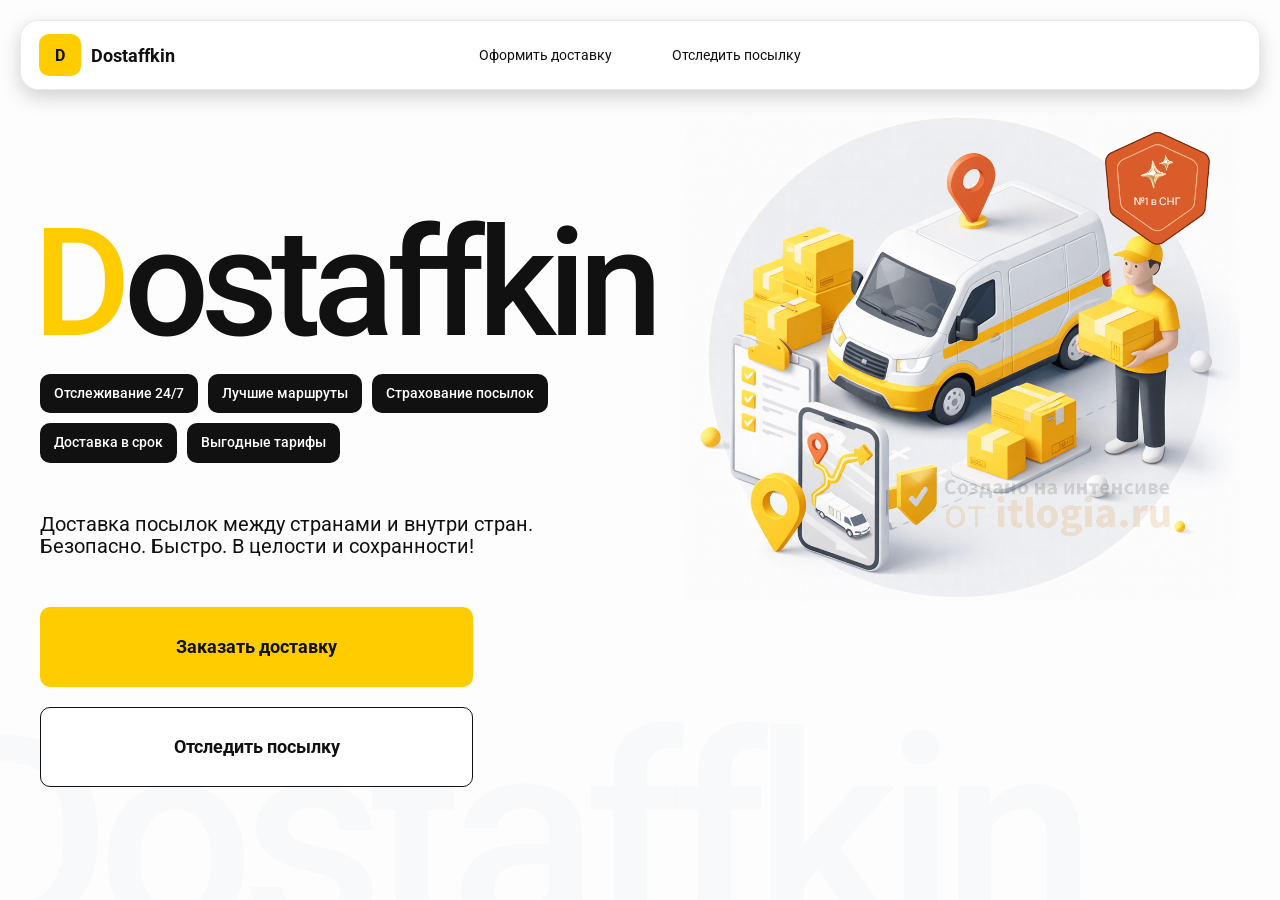
==== index.html @ a162f023 "Add files via upload" ====
<!doctype html>
<html lang="ru">

<head>
    <meta charset="utf-8" />
    <meta name="viewport" content="width=device-width,initial-scale=1,maximum-scale=1,user-scalable=0" />
    <title>Dostaffkin — Доставка посылок между странами и внутри стран. Безопасно. Быстро. В целости и сохранности!
    </title>

    <link href="Styles/base.css" rel="stylesheet" />
    <link href="Styles/base_adaptive.css" rel="stylesheet" />
    <link href="Styles/index.css" rel="stylesheet" />
    <link href="Styles/index_adaptive.css" rel="stylesheet" />

</head>

<body>
    <div class="container">
        <header class="header">
            <a class="header-brand" href="#">
                <div class="header-logo">D</div>
                <div class="header-title">Dostaffkin</div>
            </a>
            <nav class="header-menu">
                <a class="header-link" href="./order.html">Оформить <span>доставку</span></a>
                <a class="header-link" href="./track.html">Отследить <span>посылку</span></a>
            </nav>
        </header>
        <main class="main">
            <section class="main-info">
                <div class="main-title">
                    <span>D</span>ostaffkin
                </div>
                <div class="main-features">
                    <div class="main-feature">Отслеживание 24/7</div>
                    <div class="main-feature">Лучшие маршруты</div>
                    <div class="main-feature">Страхование посылок</div>
                    <div class="main-feature">Доставка в срок</div>
                    <div class="main-feature">Выгодные тарифы</div>
                </div>
                <div class="main-description">
                    Доставка посылок между странами и внутри стран.
                    Безопасно. Быстро. В целости и сохранности!
                </div>
                <div class="main-actions">
                    <a class="button" type="button" href="./order.html">Заказать доставку</a>
                    <a class="button button-white" type="button" href="./track.html">Отследить посылку</a>
                </div>
            </section>
            <div class="main-title-ghost">Dostaffkin</div>
            <section class="main-image">
                <img src="images/main-image.png" alt="Main image" />
            </section>
        </main>
    </div>

</body>

</html>
---- Styles/base.css ----
*, *::before, *::after {
    box-sizing: border-box;
}

@font-face {
    font-family: "Roboto";
    src: url("../fonts/Roboto-Regular.ttf");
    font-weight: normal;
}

@font-face {
    font-family: "Roboto";
    src: url("../fonts/Roboto-Bold.ttf");
    font-weight: bold;
}

@font-face {
    font-family: "Roboto";
    src: url("../fonts/Roboto-Medium.ttf");
    font-weight: 500;
}

html, body {
    margin: 0;
    color: #111111;
    font-family: "Roboto", sans-serif;
}

body {
    background: #FDFDFD;
}

.header {
    border-radius: 18px;
    box-shadow: 0 7px 20px 0 #0000002E;
    backdrop-filter: blur(10px);
    background: #ffffff;
    left: 20px;
    border: 1px solid rgba(0, 0, 0, 0.08);
    position: fixed;
    right: 20px;
    top: 20px;
    padding: 14px 18px;
    height: 70px;
    display: flex;
    align-items: center;
    z-index: 6;
}

.header-brand {
    display: flex;
    align-items: center;
    text-decoration: none;
    gap: 10px;
}

.header-logo {
    width: 42px;
    height: 42px;
    border-radius: 10px;
    background: #FFCC00;
    display: grid;
    place-items: center;
    font-weight: bold;
    color: #111;
}

.header-title {
    font-size: 18px;
    font-weight: bold;
    color: #111111;
    text-decoration: none;
}

.header-menu {
    display: flex;
    align-items: center;
    gap: 60px;
    margin: 0;
    position: absolute;
    left: 50%;
    transform: translateX(-50%);
}

.header-link {
    font-size: 14px;
    color: #111111;
    text-decoration: none;
}

.button {
    border: 0;
    outline: none;
    height: 44px;
    border-radius: 10px;
    font-size: 14px;
    font-weight: bold;
    cursor: pointer;
    font-family: inherit;
    transition: transform .08s ease, opacity .12s ease;
    background: #ffcc00;
    color: #111111;
    text-align: center;
    text-decoration: none;
}

.button:hover {
    background-color: #E5BC19;
}

.button:disabled {
    cursor: not-allowed;
    background-color: #FADE6E;
    color: #787878;
    transform: none;
}

.button.button-white {
    background: #ffffff;
    border: 1px solid #111111;
}

.button.button-white:hover {
    background: rgb(241 241 241);
}

.main-field {
    display: flex;
    align-items: center;
    margin-top: 6px;
    gap: 10px;
    border: 1px solid #1111111A;
    background: #FAFAFA;
    border-radius: 10px;
    padding: 10px 12px;
    position: relative;
    box-sizing: border-box;
    height: 50px;
}

.main-field.textarea {
    height: auto;
}

.main-pin {
    width: 28px;
    height: 28px;
    border-radius: 10px;
    background: rgba(17, 17, 17, 0.08);
    display: grid;
    place-items: center;
    flex: 0 0 auto;
    position: relative;
}

.main-pin::before {
    content: "";
    width: 8px;
    height: 8px;
    border-radius: 999px;
    background: orange;
    opacity: .75;
    display: block;
}

.main-field:last-child .main-pin::before {
    background: green;
    opacity: .85;
}

input, textarea {
    width: 100%;
    border: 0;
    outline: none;
    background: transparent;
    font-size: 14px;
    color: #111111;
    font-family: inherit;
}

textarea {
    resize: vertical;
    min-height: 72px;
    padding: 2px 0;
}

input::placeholder, textarea::placeholder {
    color: #7C7C7C;
}

.main-field:focus-within {
    border-color: rgba(0, 0, 0, 0.20);
    box-shadow: 0 0 0 4px rgba(255, 204, 0, 0.35);
    background: rgba(255, 255, 255, 0.75);
}
---- Styles/base_adaptive.css ----
@media (max-width: 767px) {
    .header {
        left: 10px;
        right: 10px;
        top: 10px;
    }

    .header-link span {
        display: none;
    }

    .header-menu {
        gap: 20px;
        justify-content: flex-start;
        margin: 0 0 0 30px;
        position: static;
        transform: none;
    }
}

@media (max-width: 420px) {
    .header-title {
        display: none;
    }
}

@media (max-width: 374px) {
    .header-menu {
        gap: 10px;
        margin: 0 0 0 10px;
    }
}
---- Styles/index.css ----
.container {
    overflow: hidden;
    min-height: 100vh;
}

.main {
    padding: 111px 40px 40px;
    position: relative;
    display: flex;
}

.main-info {
    max-width: 840px;
    width: 100%;
    position: relative;
}

.main-title {
    margin-top: 98px;
    font-weight: 500;
    font-size: 200px;
    line-height: 1;
    letter-spacing: -0.05em;
    color: #111111;
    left: -15px;
    position: relative;
}

.main-title span {
    color: #ffcc00;
}

.main-features {
    margin-top: 15px;
    display: flex;
    flex-wrap: wrap;
    gap: 10px;
}

.main-feature {
    background: #111111;
    color: #ffffff;
    padding: 12px 14px;
    font-weight: 500;
    font-size: 14px;
    line-height: 1.1;
    border-radius: 10px;
}

.main-description {
    margin-top: 50px;
    max-width: 500px;
    font-size: 20px;
    line-height: 1.1;
    color: #111111;
}

.main-actions {
    margin-top: 50px;
    display: flex;
    flex-direction: column;
    gap: 20px;
}

.main-actions .button {
    height: 80px;
    width: 433px;
    font-size: 18px;
    font-weight: bold;
    place-items: center;
    display: grid;
}

.main-title-ghost {
    position: absolute;
    z-index: -1;
    left: -70px;
    bottom: -150px;
    font-weight: 500;
    font-size: 278px;
    line-height: 1;
    letter-spacing: -0.05em;
    color: #ECEDF04D;
}

.main-image {
    width: 1024px;
    top: 100px;
    z-index: -2;
}

.main-image img {
    width: 100%;
    max-width: 1024px;
    height: auto;
    display: block;
}
---- Styles/index_adaptive.css ----
@media (max-width: 1760px) {
    .main-title {
        font-size: 150px;
        left: -7px;
    }

    .main-info {
        max-width: 640px;
    }
}

@media (max-width: 1200px) {
    .main-info {
        max-width: 540px;
    }

    .main {
        padding: 111px 20px 20px;
    }

    .main-title {
        font-size: 120px;
        left: -4px;
    }

    .main-title-ghost {
        font-size: 220px;
    }
}

@media (max-width: 1024px) {
    .main-title {
        margin-top: 30px;
    }

    .main {
        flex-direction: column-reverse;
    }

    .main-image {
        max-width: 350px;
        position: absolute;
        left: 370px;
        top: 370px;
    }

    .main-info {
        max-width: 100%;
    }

    .main-actions {
        gap: 10px;
    }

    .main-actions .button {
        height: 50px;
        font-size: 14px;
        width: auto;
        max-width: 300px;
    }

    .main-description {
        max-width: 350px;
    }
}

@media (max-width: 570px) {
    .main-title {
        font-size: 88px;
    }

    .main-description {
        max-width: 100%
    }

    .main-actions {
       width: 100%;
    }

    .main-actions .button {
        width: 100%;
        max-width: 100%
    }

    .main-image {
        max-width: 650px;
        position: absolute;
        left: 170px;
        top: 70px;
        opacity: 0.2;
    }
}

@media (max-width: 400px) {
    .main-title {
        font-size: 70px;
    }
}
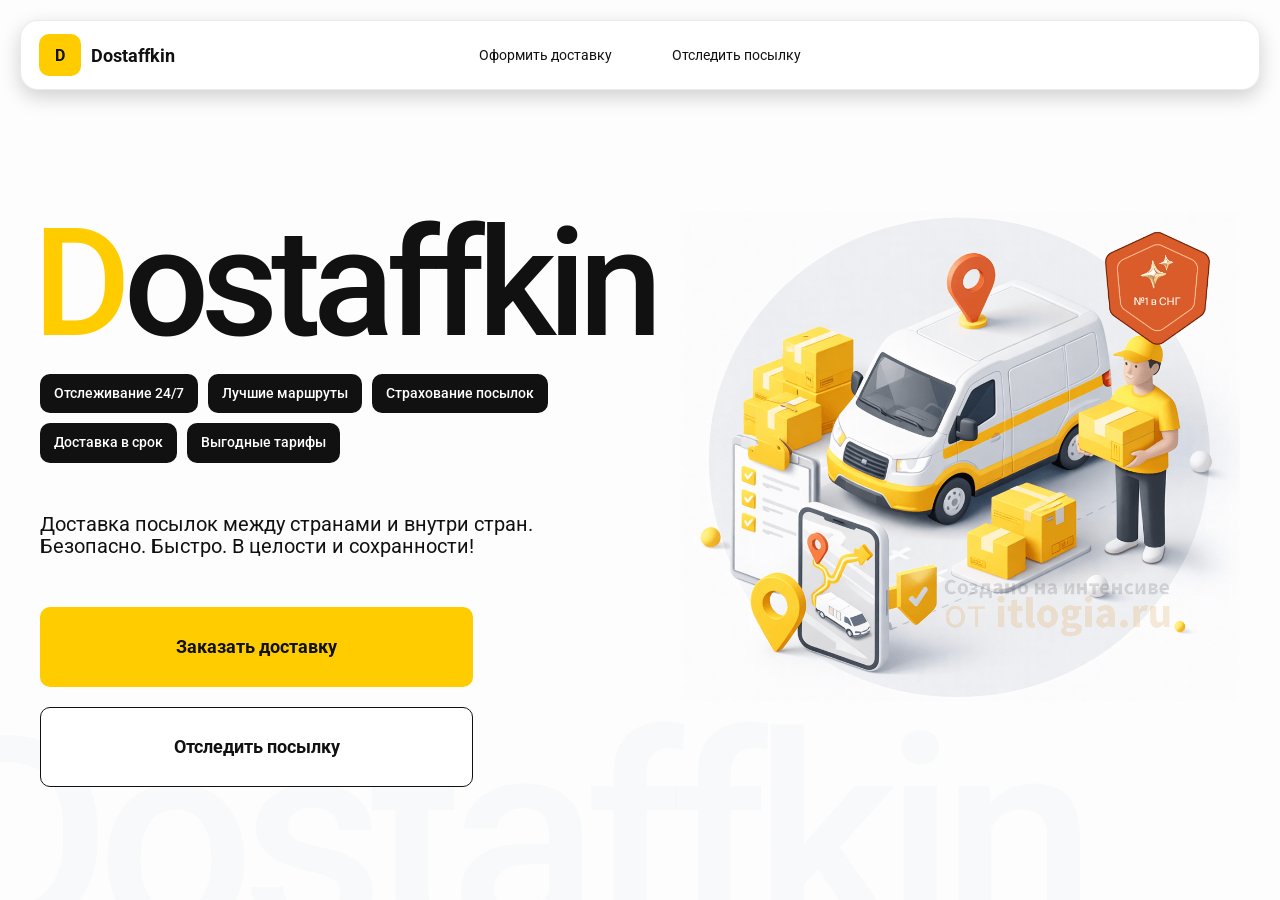
==== commit 564f5161: "Add files via upload" ====
--- a/index.html
+++ b/index.html
@@ -7,17 +7,17 @@
     <title>Dostaffkin — Доставка посылок между странами и внутри стран. Безопасно. Быстро. В целости и сохранности!
     </title>
 
-    <link href="Styles/base.css" rel="stylesheet" />
-    <link href="Styles/base_adaptive.css" rel="stylesheet" />
-    <link href="Styles/index.css" rel="stylesheet" />
-    <link href="Styles/index_adaptive.css" rel="stylesheet" />
+    <link href="styles/base.css" rel="stylesheet" />
+    <link href="styles/base_adaptive.css" rel="stylesheet" />
+    <link href="styles/index.css" rel="stylesheet" />
+    <link href="styles/index_adaptive.css" rel="stylesheet" />
 
 </head>
 
 <body>
     <div class="container">
         <header class="header">
-            <a class="header-brand" href="#">
+            <a class="header-brand" href="./index.html">
                 <div class="header-logo">D</div>
                 <div class="header-title">Dostaffkin</div>
             </a>
--- a/styles/base.css
+++ b/styles/base.css
@@ -0,0 +1,195 @@
+*, *::before, *::after {
+    box-sizing: border-box;
+}
+
+@font-face {
+    font-family: "Roboto";
+    src: url("../fonts/Roboto-Regular.ttf");
+    font-weight: normal;
+}
+
+@font-face {
+    font-family: "Roboto";
+    src: url("../fonts/Roboto-Bold.ttf");
+    font-weight: bold;
+}
+
+@font-face {
+    font-family: "Roboto";
+    src: url("../fonts/Roboto-Medium.ttf");
+    font-weight: 500;
+}
+
+html, body {
+    margin: 0;
+    color: #111111;
+    font-family: "Roboto", sans-serif;
+}
+
+body {
+    background: #FDFDFD;
+}
+
+.header {
+    border-radius: 18px;
+    box-shadow: 0 7px 20px 0 #0000002E;
+    backdrop-filter: blur(10px);
+    background: #ffffff;
+    left: 20px;
+    border: 1px solid rgba(0, 0, 0, 0.08);
+    position: fixed;
+    right: 20px;
+    top: 20px;
+    padding: 14px 18px;
+    height: 70px;
+    display: flex;
+    align-items: center;
+    z-index: 6;
+}
+
+.header-brand {
+    display: flex;
+    align-items: center;
+    text-decoration: none;
+    gap: 10px;
+}
+
+.header-logo {
+    width: 42px;
+    height: 42px;
+    border-radius: 10px;
+    background: #FFCC00;
+    display: grid;
+    place-items: center;
+    font-weight: bold;
+    color: #111;
+}
+
+.header-title {
+    font-size: 18px;
+    font-weight: bold;
+    color: #111111;
+    text-decoration: none;
+}
+
+.header-menu {
+    display: flex;
+    align-items: center;
+    gap: 60px;
+    margin: 0;
+    position: absolute;
+    left: 50%;
+    transform: translateX(-50%);
+}
+
+.header-link {
+    font-size: 14px;
+    color: #111111;
+    text-decoration: none;
+}
+
+.button {
+    border: 0;
+    outline: none;
+    height: 44px;
+    border-radius: 10px;
+    font-size: 14px;
+    font-weight: bold;
+    cursor: pointer;
+    font-family: inherit;
+    transition: transform .08s ease, opacity .12s ease;
+    background: #ffcc00;
+    color: #111111;
+    text-align: center;
+    text-decoration: none;
+}
+
+.button:hover {
+    background-color: #E5BC19;
+}
+
+.button:disabled {
+    cursor: not-allowed;
+    background-color: #FADE6E;
+    color: #787878;
+    transform: none;
+}
+
+.button.button-white {
+    background: #ffffff;
+    border: 1px solid #111111;
+}
+
+.button.button-white:hover {
+    background: rgb(241 241 241);
+}
+
+.main-field {
+    display: flex;
+    align-items: center;
+    margin-top: 6px;
+    gap: 10px;
+    border: 1px solid #1111111A;
+    background: #FAFAFA;
+    border-radius: 10px;
+    padding: 10px 12px;
+    position: relative;
+    box-sizing: border-box;
+    height: 50px;
+}
+
+.main-field.textarea {
+    height: auto;
+}
+
+.main-pin {
+    width: 28px;
+    height: 28px;
+    border-radius: 10px;
+    background: rgba(17, 17, 17, 0.08);
+    display: grid;
+    place-items: center;
+    flex: 0 0 auto;
+    position: relative;
+}
+
+.main-pin::before {
+    content: "";
+    width: 8px;
+    height: 8px;
+    border-radius: 999px;
+    background: orange;
+    opacity: .75;
+    display: block;
+}
+
+.main-field:last-child .main-pin::before {
+    background: green;
+    opacity: .85;
+}
+
+input, textarea {
+    width: 100%;
+    border: 0;
+    outline: none;
+    background: transparent;
+    font-size: 14px;
+    color: #111111;
+    font-family: inherit;
+}
+
+textarea {
+    resize: vertical;
+    min-height: 72px;
+    padding: 2px 0;
+}
+
+input::placeholder, textarea::placeholder {
+    color: #7C7C7C;
+}
+
+.main-field:focus-within {
+    border-color: rgba(0, 0, 0, 0.20);
+    box-shadow: 0 0 0 4px rgba(255, 204, 0, 0.35);
+    background: rgba(255, 255, 255, 0.75);
+}
--- a/styles/base_adaptive.css
+++ b/styles/base_adaptive.css
@@ -0,0 +1,32 @@
+@media (max-width: 767px) {
+    .header {
+        left: 10px;
+        right: 10px;
+        top: 10px;
+    }
+
+    .header-link span {
+        display: none;
+    }
+
+    .header-menu {
+        gap: 20px;
+        justify-content: flex-start;
+        margin: 0 0 0 30px;
+        position: static;
+        transform: none;
+    }
+}
+
+@media (max-width: 420px) {
+    .header-title {
+        display: none;
+    }
+}
+
+@media (max-width: 374px) {
+    .header-menu {
+        gap: 10px;
+        margin: 0 0 0 10px;
+    }
+}
--- a/styles/index.css
+++ b/styles/index.css
@@ -0,0 +1,99 @@
+.container {
+    overflow: hidden;
+    min-height: 100vh;
+}
+
+.main {
+    padding: 111px 40px 40px;
+    position: relative;
+    display: flex;
+}
+
+.main-info {
+    max-width: 840px;
+    width: 100%;
+    position: relative;
+}
+
+.main-title {
+    margin-top: 98px;
+    font-weight: 500;
+    font-size: 200px;
+    line-height: 1;
+    letter-spacing: -0.05em;
+    color: #111111;
+    left: -15px;
+    position: relative;
+}
+
+.main-title span {
+    color: #ffcc00;
+}
+
+.main-features {
+    margin-top: 15px;
+    display: flex;
+    flex-wrap: wrap;
+    gap: 10px;
+}
+
+.main-feature {
+    background: #111111;
+    color: #ffffff;
+    padding: 12px 14px;
+    font-weight: 500;
+    font-size: 14px;
+    line-height: 1.1;
+    border-radius: 10px;
+}
+
+.main-description {
+    margin-top: 50px;
+    max-width: 500px;
+    font-size: 20px;
+    line-height: 1.1;
+    color: #111111;
+}
+
+.main-actions {
+    margin-top: 50px;
+    display: flex;
+    flex-direction: column;
+    gap: 20px;
+}
+
+.main-actions .button {
+    height: 80px;
+    width: 433px;
+    font-size: 18px;
+    font-weight: bold;
+    place-items: center;
+    display: grid;
+}
+
+.main-title-ghost {
+    position: absolute;
+    z-index: -1;
+    left: -70px;
+    bottom: -150px;
+    font-weight: 500;
+    font-size: 278px;
+    line-height: 1;
+    letter-spacing: -0.05em;
+    color: #ECEDF04D;
+}
+
+.main-image {
+    position: relative;
+    top: 100px;
+    width: 1024px;
+    z-index: -2;
+}
+
+.main-image img {
+    width: 100%;
+    max-width: 1024px;
+    height: auto;
+    display: block;
+}
+
--- a/styles/index_adaptive.css
+++ b/styles/index_adaptive.css
@@ -0,0 +1,99 @@
+@media (max-width: 1760px) {
+    .main-title {
+        font-size: 150px;
+        left: -7px;
+    }
+
+    .main-info {
+        max-width: 640px;
+    }
+}
+
+@media (max-width: 1200px) {
+    .main-info {
+        max-width: 540px;
+    }
+
+    .main {
+        padding: 111px 20px 20px;
+    }
+
+    .main-title {
+        font-size: 120px;
+        left: -4px;
+    }
+
+    .main-title-ghost {
+        font-size: 220px;
+    }
+}
+
+@media (max-width: 1024px) {
+    .main-title {
+        margin-top: 30px;
+    }
+
+    .main {
+        flex-direction: column-reverse;
+    }
+
+    .main-image {
+        max-width: 350px;
+        position: absolute;
+        left: 370px;
+        top: 370px;
+    }
+
+    .main-info {
+        max-width: 100%;
+    }
+
+    .main-actions {
+        gap: 10px;
+    }
+
+    .main-actions .button {
+        height: 50px;
+        font-size: 14px;
+        width: auto;
+        max-width: 300px;
+    }
+
+    .main-description {
+        max-width: 350px;
+    }
+}
+
+@media (max-width: 570px) {
+    .main-title {
+        font-size: 88px;
+    }
+
+    .main-description {
+        max-width: 100%
+    }
+
+    .main-actions {
+       width: 100%;
+    }
+
+    .main-actions .button {
+        width: 100%;
+        max-width: 100%
+    }
+
+    .main-image {
+        max-width: 650px;
+        position: absolute;
+        left: 170px;
+        top: 70px;
+        opacity: 0.2;
+    }
+}
+
+@media (max-width: 400px) {
+    .main-title {
+        font-size: 70px;
+    }
+}
+
